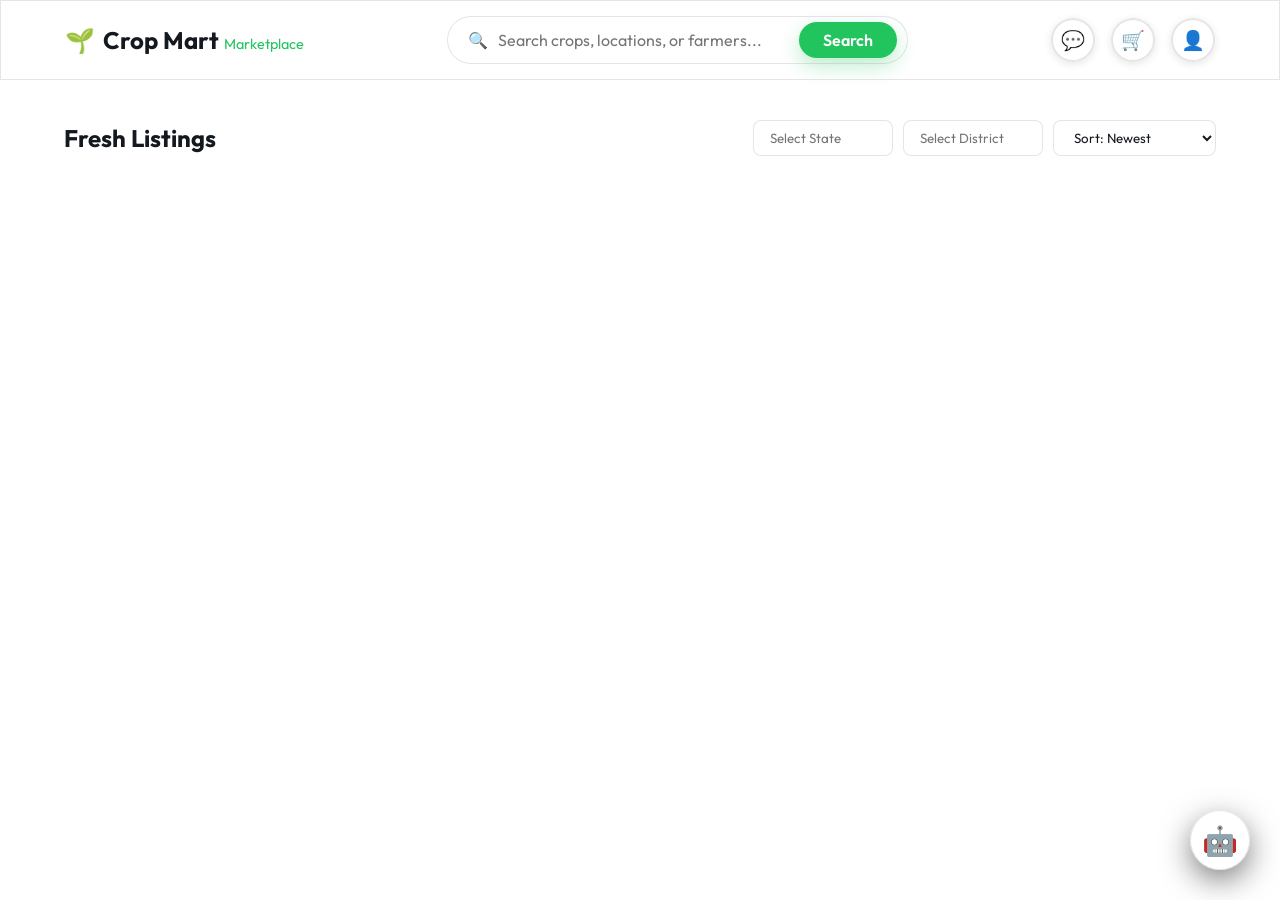
==== src/main/resources/static/buyer-dashboard.html @ 679ea994 "Implement shopping cart system with security enhancements Major Features: - Implement persistent, da" ====
<!DOCTYPE html>
<html lang="en">
<head>
    <meta charset="UTF-8">
    <meta name="viewport" content="width=device-width, initial-scale=1.0">
    <title>Marketplace | Crop Mart</title>
    <link href="https://fonts.googleapis.com/css2?family=Outfit:wght@300;400;500;600;700&display=swap" rel="stylesheet">
    <link rel="stylesheet" href="css/style.css">
</head>
<body>
    <!-- Dashboard Navbar -->
    <nav class="navbar glass">
        <div class="nav-brand">
            <span class="logo-icon">🌱</span>
            <span class="logo-text">Crop Mart <small style="font-weight: 400; font-size: 0.9rem; color: var(--primary);">Marketplace</small></span>
        </div>
        <div class="search-bar glass" style="flex: 0.6; display: flex; align-items: center; padding: 5px 10px 5px 20px; border-radius: 50px;">
            <span style="margin-right: 10px; color: var(--text-muted);">🔍</span>
            <input type="text" id="buyer-search-input" placeholder="Search crops, locations, or farmers..." style="background: transparent; border: none; color: var(--text-main); font-size: 1rem; width: 100%; outline: none;" onkeyup="if(event.key === 'Enter') handleBuyerSearch()">
            <button id="btn-buyer-search" class="btn btn-primary" style="padding: 8px 24px; border-radius: 40px; margin-left: 10px;" onclick="handleBuyerSearch()">Search</button>
        </div>
        <div class="nav-actions" style="display: flex; gap: 16px; align-items: center;">
            <!-- Messages Icon -->
            <div class="icon-btn" style="position: relative;" onclick="toggleChatSidebar()">
                💬
                <span id="chat-badge" style="position: absolute; top: -4px; right: -4px; background: var(--secondary); color: white; border-radius: 50%; font-size: 0.7rem; width: 18px; height: 18px; display: none; align-items: center; justify-content: center; font-weight: bold; border: 2px solid var(--bg-card);">0</span>
            </div>
            <!-- Cart Icon First -->
            <div class="icon-btn" style="position: relative;" onclick="openCart()">
                🛒
                <span id="cart-badge" style="position: absolute; top: -4px; right: -4px; background: var(--primary); color: white; border-radius: 50%; font-size: 0.7rem; width: 18px; height: 18px; display: none; align-items: center; justify-content: center; font-weight: bold; border: 2px solid var(--bg-card);">0</span>
            </div>
            <!-- Account Icon Second -->
            <div class="nav-item profile-dropdown" style="display: flex; align-items: center; height: auto;">
                <div class="icon-btn">👤</div>
                <div class="mega-menu glass-panel" style="min-width: 250px; padding: 15px;">
                    <div class="mega-menu-content">
                        <div class="mega-menu-column" id="account-dropdown-menu">
                            <!-- Injected dynamically via JS based on auth state -->
                        </div>
                    </div>
                </div>
            </div>
        </div>
    </nav>

    <main class="dashboard-content" style="padding: 120px 5% 40px;">
        <div style="display: flex; justify-content: space-between; align-items: center; margin-bottom: 30px;">
            <h2>Fresh Listings</h2>
            <div class="filters" style="display: flex; gap: 10px;">
                <input type="text" id="buyer-state-filter" list="state-list" class="glass" oninput="populateDistricts(this.value, 'buyer-district-list', 'buyer-district-filter'); handleBuyerSearch()" placeholder="Select State" style="padding: 8px 16px; border-radius: 8px; color: var(--text-main); border: 1px solid hsla(0,0%,0%,0.1); outline: none; width: 140px;">
                
                <input type="text" id="buyer-district-filter" list="buyer-district-list" class="glass" oninput="handleBuyerSearch()" placeholder="Select District" style="padding: 8px 16px; border-radius: 8px; color: var(--text-main); border: 1px solid hsla(0,0%,0%,0.1); outline: none; width: 140px;">
                <datalist id="buyer-district-list"></datalist>

                <select id="buyer-sort-filter" class="glass" onchange="handleBuyerSearch()" style="padding: 8px 16px; border-radius: 8px; color: var(--text-main); border: 1px solid hsla(0,0%,0%,0.1); outline: none;">
                    <option value="newest" style="color: #000;">Sort: Newest</option>
                    <option value="price-low" style="color: #000;">Price: Low to High</option>
                    <option value="price-high" style="color: #000;">Price: High to Low</option>
                </select>
            </div>
        </div>

        <!-- Crop Grid -->
        <div class="crop-grid" id="marketplace-crops" style="display: grid; grid-template-columns: repeat(auto-fill, minmax(300px, 1fr)); gap: 24px;">
            <!-- Rendered Dynamically via JS -->
        </div>
    </main>

    <!-- Crop Details Modal -->
    <div id="crop-details-modal" class="modal-overlay">
        <div class="modal glass-panel slide-down" style="max-width: 600px;">
            <button class="close-btn" onclick="closeModal('crop-details-modal')">&times;</button>
            <div style="display: flex; gap: 24px; margin-bottom: 24px;">
                <div style="width: 250px; height: 250px; border-radius: 16px; overflow: hidden; flex-shrink: 0;">
                    <div class="carousel-container" data-carousel>
                        <div class="carousel-track">
                            <div class="carousel-slide active" style="background-image: url('https://images.unsplash.com/photo-1592924357228-91a4daadcfea?auto=format&fit=crop&w=600');"></div>
                            <div class="carousel-slide" style="background-image: url('https://images.unsplash.com/photo-1558818498-28c1e002b655?auto=format&fit=crop&w=600');"></div>
                            <div class="carousel-slide" style="background-image: url('https://images.unsplash.com/photo-1607305387299-a3d9611cd469?auto=format&fit=crop&w=600');"></div>
                        </div>
                        <button class="carousel-btn carousel-prev" onclick="changeSlide(this, -1)">&#8249;</button>
                        <button class="carousel-btn carousel-next" onclick="changeSlide(this, 1)">&#8250;</button>
                        <div class="carousel-dots"></div>
                    </div>
                </div>
                <div style="flex: 1; display: flex; flex-direction: column; justify-content: center;">
                    <h2 style="font-size: 1.8rem; margin-bottom: 4px;">Fresh Tomatoes</h2>
                    <p style="color: var(--text-muted); margin-bottom: 12px;">📍 Nashik, Maharashtra</p>
                    <div style="margin-bottom: 16px;">
                        <span style="color: var(--primary); font-weight: 700; font-size: 1.6rem;">₹1,500</span><span style="color: var(--text-muted);"> / quintal</span>
                    </div>
                    <div style="background: hsla(0,0%,0%,0.05); padding: 12px; border-radius: 12px; margin-bottom: 16px;">
                        <span style="font-size: 0.9rem; color: var(--text-muted);">Farmer</span>
                        <div style="font-weight: 600; font-size: 1.1rem; display: flex; align-items: center; gap: 8px; margin-top: 4px;">
                            👨‍🌾 Ramesh Patil <span style="background: rgba(52, 211, 153, 0.2); color: #34d399; font-size: 0.7rem; padding: 2px 6px; border-radius: 4px; font-weight: 700;">VERIFIED</span>
                        </div>
                    </div>
                    <div style="display: flex; gap: 12px;">
                        <button class="btn btn-primary w-100" onclick="addToCart('Fresh Tomatoes', 1500)">Add to Cart</button>
                        <button class="btn btn-primary w-100" onclick="contactFarmer()">Contact Farmer</button>
                    </div>
                </div>
            </div>
            <div>
                <h4 style="margin-bottom: 8px;">Description</h4>
                <p style="color: var(--text-muted); font-size: 0.95rem; line-height: 1.6;">A-grade export quality tomatoes grown using organic farming techniques with minimal pesticide use. High shelf life and vibrant color, perfect for fresh markets and processing. Transportation can be arranged if needed.</p>
            </div>
        </div>
    </div>

    <!-- Auth Modals -->
    <div id="login-modal" class="modal-overlay">
        <div class="modal glass-panel slide-down">
            <h2>Welcome Back</h2>
            <p>Sign in to your account to continue</p>

            <!-- Login Type Toggle -->
            <div class="role-selector" style="margin-bottom: 20px; background: hsla(0,0%,0%,0.03);">
                <label class="role-option active" id="btn-otp-login" onclick="toggleLoginMethod('otp')" style="padding: 10px;">
                    <span class="icon" style="font-size: 1.2rem;">📱</span> OTP
                </label>
                <label class="role-option" id="btn-pwd-login" onclick="toggleLoginMethod('pwd')" style="padding: 10px;">
                    <span class="icon" style="font-size: 1.2rem;">🔑</span> Password
                </label>
            </div>

            <!-- OTP Login Form -->
            <form id="otp-login-form">
                <div class="input-group" id="otp-phone-group">
                    <label>Phone Number</label>
                    <input type="tel" name="phone" id="otp-phone" required placeholder="Enter your 10-digit phone number">
                </div>
                <div class="input-group" id="otp-code-group" style="display: none;">
                    <label>Enter OTP</label>
                    <input type="text" name="otp" id="otp-code" placeholder="Enter 6-digit OTP" inputmode="numeric" pattern="\d*" maxlength="6" oninput="this.value = this.value.replace(/[^0-9]/g, '');">
                    <div style="text-align: right; margin-top: 8px;">
                        <a href="#" style="font-size: 0.85rem; color: var(--primary); text-decoration: none;" onclick="sendOtp(event)">Resend OTP</a>
                    </div>
                </div>
                <button type="button" id="btn-send-otp" class="btn btn-primary w-100" onclick="sendOtp(event)">Send OTP</button>
                <button type="submit" id="btn-verify-otp" class="btn btn-primary w-100" style="display: none;">Verify & Log In</button>
            </form>

            <!-- Password Login Form -->
            <form id="pwd-login-form" style="display: none;">
                <div class="input-group">
                    <label>Email / Phone</label>
                    <input type="text" name="username" required placeholder="Enter your email or phone">
                </div>
                <div class="input-group">
                    <div style="display: flex; justify-content: space-between; margin-bottom: 8px;">
                        <label style="margin-bottom: 0;">Password</label>
                        <a href="#" style="font-size: 0.85rem; color: var(--primary); text-decoration: none;" onclick="switchModal('login-modal', 'forgot-password-modal')">Forgot?</a>
                    </div>
                    <div class="password-wrapper">
                        <input type="password" name="password" required placeholder="Enter your password">
                        <button type="button" class="toggle-password" onclick="togglePassword(this)">👁️</button>
                    </div>
                </div>
                <button type="submit" class="btn btn-primary w-100">Log In</button>
            </form>
            <div class="modal-footer">
                Don't have an account? <a href="#" onclick="switchModal('login-modal', 'register-modal')">Sign Up</a>
            </div>
        </div>
    </div>

    <div id="register-modal" class="modal-overlay">
        <div class="modal glass-panel slide-down">
            <button class="close-btn" onclick="closeModal('register-modal')">&times;</button>
            <h2>Create an Account</h2>
            <p>Join the future of agricultural trading</p>
            <form id="signupForm">
                <div class="role-selector">
                    <label class="role-option role-selected active" onclick="selectRole('FARMER')">
                        <input type="radio" name="role" value="FARMER" checked hidden>
                        <span class="icon">🚜</span> Farmer
                    </label>
                    <label class="role-option" onclick="selectRole('BUYER')">
                        <input type="radio" name="role" value="BUYER" hidden>
                        <span class="icon">🛒</span> Buyer
                    </label>
                </div>
                <div class="input-group">
                    <label>Full Name</label>
                    <input type="text" name="name" required placeholder="Enter your full name">
                </div>
                <div class="input-group">
                    <label>Phone Number</label>
                    <input type="tel" name="phone" required placeholder="Enter your phone number">
                </div>
                <div class="input-group">
                    <label>Password</label>
                    <div class="password-wrapper">
                        <input type="password" name="password" required placeholder="Create a strong password">
                        <button type="button" class="toggle-password" onclick="togglePassword(this)">👁️</button>
                    </div>
                </div>
                <button type="submit" class="btn btn-primary w-100">Create Account</button>
            </form>
            <div class="modal-footer">
                Already have an account? <a href="#" onclick="switchModal('register-modal', 'login-modal')">Log In</a>
            </div>
        </div>
    </div>

    <!-- Personal Details Modal -->
    <div id="personal-detail-modal" class="modal-overlay">
        <div class="modal glass-panel slide-down">
            <button class="close-btn" onclick="closeModal('personal-detail-modal')">&times;</button>
            <h2>Personal Details</h2>
            <p>Your account information</p>
            <div style="background: var(--bg-input); padding: 20px; border-radius: 12px; margin-bottom: 24px; border: 1px solid var(--border-color);">
                <div style="margin-bottom: 12px;">
                    <label style="font-size: 0.85rem; color: var(--text-muted);">Full Name</label>
                    <div style="font-size: 1.1rem; font-weight: 500;" id="personal-full-name">John Buyer</div>
                </div>
                <div style="margin-bottom: 12px;">
                    <label style="font-size: 0.85rem; color: var(--text-muted);">Phone Number</label>
                    <div style="font-size: 1.1rem; font-weight: 500;" id="personal-phone">+91 98765 43210</div>
                </div>
                <div>
                    <label style="font-size: 0.85rem; color: var(--text-muted);">Account Type</label>
                    <div style="font-size: 1.1rem; font-weight: 500; display: flex; align-items: center; gap: 6px;" id="personal-account-type">
                        🛒 Buyer <span style="background: rgba(52, 211, 153, 0.2); color: #34d399; font-size: 0.7rem; padding: 2px 6px; border-radius: 4px; font-weight: 700;">ACTIVE</span>
                    </div>
                </div>
            </div>
            <button class="btn btn-secondary w-100" onclick="switchModal('personal-detail-modal', 'change-password-modal')">Change Password</button>
        </div>
    </div>

    <!-- Change Password Modal -->
    <div id="change-password-modal" class="modal-overlay">
        <div class="modal glass-panel slide-down">
            <button class="close-btn" onclick="closeModal('change-password-modal')">&times;</button>
            <h2>Change Password</h2>
            <p>Select your preferred method to change password</p>
            
            <div class="role-selector" style="margin-bottom: 20px;">
                <label class="role-option active" id="btn-changepwd-old" onclick="toggleChangePwdMethod('old')" style="padding: 10px;">
                    <span class="icon" style="font-size: 1.2rem;">🔑</span> Old Password
                </label>
                <label class="role-option" id="btn-changepwd-otp" onclick="toggleChangePwdMethod('otp')" style="padding: 10px;">
                    <span class="icon" style="font-size: 1.2rem;">📱</span> OTP
                </label>
            </div>

            <!-- Old Password Form -->
            <form id="changepwd-old-form">
                <div class="input-group">
                    <label>Current Password</label>
                    <div class="password-wrapper">
                        <input type="password" name="old-password" required placeholder="Enter current password">
                        <button type="button" class="toggle-password" onclick="togglePassword(this)">👁️</button>
                    </div>
                </div>
                <div class="input-group">
                    <label>New Password</label>
                    <div class="password-wrapper">
                        <input type="password" name="password" required placeholder="Enter new password">
                        <button type="button" class="toggle-password" onclick="togglePassword(this)">👁️</button>
                    </div>
                </div>
                <button type="submit" class="btn btn-primary w-100">Update Password</button>
            </form>

            <!-- OTP Form -->
            <form id="changepwd-otp-form" style="display: none;">
                <div class="input-group" id="changepwd-phone-group">
                    <label>Phone Number</label>
                    <input type="tel" id="changepwd-phone" required placeholder="Confirm your 10-digit phone number" value="9876543210">
                </div>
                <div id="changepwd-code-group" style="display: none;">
                    <div class="input-group">
                        <label>Enter OTP</label>
                        <input type="text" id="changepwd-code" placeholder="Enter 6-digit OTP" inputmode="numeric" pattern="\d*" maxlength="6" oninput="this.value = this.value.replace(/[^0-9]/g, '');">
                    </div>
                    <div class="input-group">
                        <label>New Password</label>
                        <div class="password-wrapper">
                            <input type="password" id="changepwd-new-password" placeholder="Enter new password">
                            <button type="button" class="toggle-password" onclick="togglePassword(this)">👁️</button>
                        </div>
                    </div>
                </div>
                <button type="button" id="btn-send-changepwd-otp" class="btn btn-primary w-100" onclick="sendChangePwdOtp(event)">Send OTP</button>
                <button type="submit" id="btn-verify-changepwd-otp" class="btn btn-primary w-100" style="display: none;">Verify & Update Password</button>
            </form>
        </div>
    </div>

    <div id="forgot-password-modal" class="modal-overlay">
        <div class="modal glass-panel slide-down">
            <button class="close-btn" onclick="closeModal('forgot-password-modal')">&times;</button>
            <h2>Reset Password</h2>
            <p>Enter your phone number to receive an OTP</p>
            <form id="forgot-password-form">
                <div class="input-group" id="reset-phone-group">
                    <label>Phone Number</label>
                    <input type="tel" id="reset-phone" required placeholder="Enter 10-digit phone number">
                </div>
                <div id="reset-code-group" style="display: none;">
                    <div class="input-group">
                        <label>Enter OTP</label>
                        <input type="text" id="reset-code" placeholder="Enter 6-digit OTP" inputmode="numeric" pattern="\d*" maxlength="6" oninput="this.value = this.value.replace(/[^0-9]/g, '');">
                    </div>
                    <div class="input-group">
                        <label>New Password</label>
                        <div class="password-wrapper">
                            <input type="password" id="reset-new-password" placeholder="Enter new password">
                            <button type="button" class="toggle-password" onclick="togglePassword(this)">👁️</button>
                        </div>
                    </div>
                </div>
                <button type="button" id="btn-send-reset-otp" class="btn btn-primary w-100" onclick="sendResetOtp(event)">Send OTP</button>
                <button type="submit" id="btn-verify-reset" class="btn btn-primary w-100" style="display: none;">Verify & Reset Password</button>
            </form>
            <div class="modal-footer">
                Remember your password? <a href="#" onclick="switchModal('forgot-password-modal', 'login-modal')">Log In</a>
            </div>
        </div>
    </div>

    <!-- Cart Sidebar -->
    <div id="cart-sidebar-overlay" class="chat-sidebar-overlay" onclick="closeCart(event)">
        <div id="cart-sidebar" class="chat-sidebar" onclick="event.stopPropagation()">
            <div class="chat-sidebar-header">
                <h2>Your Cart</h2>
                <button class="close-btn" style="position: static;" onclick="closeCart()">&times;</button>
            </div>
            <div id="cart-items-container" class="conversations-list">
                <!-- Cart items injected via JS -->
            </div>
            <div class="cart-footer" style="padding: 24px; border-top: 1px solid var(--border-color); background: var(--bg-hover); text-align: center;">
                <div class="cart-total" id="cart-item-count-display" style="font-size: 1.1rem; color: var(--text-main); font-weight: 500;">
                    Total items in cart: <span id="cart-total-items-count" style="font-weight: 700; color: var(--primary);">0</span>
                </div>
            </div>
        </div>
    </div>

    <!-- Chat Sidebar -->
    <div id="chat-sidebar-overlay" class="chat-sidebar-overlay" onclick="toggleChatSidebar(event)">
        <div class="chat-sidebar" onclick="event.stopPropagation()">
            <div class="chat-sidebar-header">
                <h2>Messages</h2>
                <button class="close-btn" style="position: static;" onclick="toggleChatSidebar()">&times;</button>
            </div>
            <div class="conversations-list" id="conversations-list">
                <!-- Injected via JS -->
            </div>
        </div>
    </div>

    <!-- Farmer-Buyer Chat -->
    <div id="farmer-chat-container" class="chat-popup-container">
        <div class="chat-popup glass-panel">
            <div class="chat-header">
                <h3 id="chat-farmer-name"><span class="status-indicator"></span> Farmer Name</h3>
                <button class="close-btn" style="position: static; background: rgba(0,0,0,0.1); color: white;" onclick="closeChatPopup()">&times;</button>
            </div>
            <div class="chat-messages" id="chat-messages">
                <!-- Messages injected via JS -->
            </div>
            <div id="typing-indicator" class="typing-indicator">Farmer is typing...</div>
            <form class="chat-input-area" onsubmit="event.preventDefault(); sendChatMessage();">
                <input type="text" id="chat-input" class="chat-input" placeholder="Type a message..." autocomplete="off">
                <button type="submit" class="btn btn-primary" style="padding: 8px 16px; border-radius: 12px;">Send</button>
            </form>
        </div>
    </div>

    <!-- AI Chatbot Trigger -->
    <div class="chatbot-trigger glass pulse" onclick="toggleChatbot()">🤖</div>

    <script src="js/main.js"></script>
</body>
</html>
---- src/main/resources/static/css/style.css ----
:root {
    color-scheme: light dark;
    /* Color Palette */
    --primary: hsl(142, 71%, 45%);
    --primary-hover: hsl(142, 60%, 40%);
    --secondary: hsl(210, 100%, 50%);
    --bg-dark: transparent;
    --bg-card: hsla(0, 0%, 100%, 0.8);
    --bg-panel: hsla(0, 0%, 100%, 0.85);
    --border-color: hsla(0, 0%, 0%, 0.1);
    --shadow-color: hsla(0, 0%, 0%, 0.1);
    --text-main: hsl(220, 20%, 10%);
    --text-muted: hsl(220, 10%, 40%);
    --bg-hover: hsla(0, 0%, 0%, 0.05);
    --bg-input: hsla(0, 0%, 0%, 0.03);
    
    /* Layout Tokens */
    --nav-height: 80px;
    --border-radius: 16px;
    --transition: all 0.3s cubic-bezier(0.25, 0.8, 0.25, 1);
}

@media (prefers-color-scheme: dark) {
    :root {
        --bg-card: hsla(0, 0%, 15%, 0.8);
        --bg-panel: hsla(0, 0%, 18%, 0.85);
        --border-color: hsla(0, 0%, 100%, 0.1);
        --shadow-color: hsla(0, 0%, 0%, 0.4);
        --text-main: hsl(0, 0%, 95%);
        --text-muted: hsl(0, 0%, 70%);
        --bg-hover: hsla(0, 0%, 100%, 0.1);
        --bg-input: hsla(0, 0%, 100%, 0.05);
    }
}

* {
    margin: 0;
    padding: 0;
    box-sizing: border-box;
    font-family: 'Outfit', sans-serif;
}

body {
    background-color: var(--bg-dark);
    color: var(--text-main);
    overflow-x: hidden;
    min-height: 100vh;
}

/* Glassmorphism Utilities */
.glass {
    background: var(--bg-card);
    backdrop-filter: blur(12px);
    -webkit-backdrop-filter: blur(12px);
    border: 1px solid var(--border-color);
}

.glass-panel {
    background: var(--bg-panel);
    backdrop-filter: blur(20px);
    -webkit-backdrop-filter: blur(20px);
    border: 1px solid var(--border-color);
    box-shadow: 0 25px 50px -12px var(--shadow-color);
}

/* Typography */
.gradient-text {
    background: linear-gradient(135deg, var(--primary) 0%, #34d399 100%);
    -webkit-background-clip: text;
    -webkit-text-fill-color: transparent;
    background-clip: text;
}

/* Buttons */
.btn {
    padding: 10px 24px;
    border-radius: 50px;
    font-weight: 600;
    font-size: 1rem;
    cursor: pointer;
    border: none;
    transition: var(--transition);
    display: inline-flex;
    align-items: center;
    justify-content: center;
    text-decoration: none;
}

.btn-primary {
    background: var(--primary);
    color: #fff;
    box-shadow: 0 8px 20px hsla(142, 71%, 45%, 0.3);
}

.btn-primary:hover {
    background: var(--primary-hover);
    transform: translateY(-2px);
    box-shadow: 0 12px 24px hsla(142, 71%, 45%, 0.4);
}

.btn-secondary {
    background: transparent;
    color: var(--text-main);
    border: 2px solid var(--border-color);
}

.btn-secondary:hover {
    border-color: var(--text-main);
    background: var(--bg-hover);
}

.btn-ghost {
    background: transparent;
    color: var(--text-main);
}

.btn-ghost:hover {
    background: var(--bg-hover);
}

.btn-large {
    padding: 16px 32px;
    font-size: 1.1rem;
}

.w-100 {
    width: 100%;
}

.icon-btn {
    width: 44px;
    height: 44px;
    border-radius: 50%;
    background: var(--bg-panel);
    border: 2px solid var(--border-color);
    box-shadow: 0 2px 8px var(--shadow-color);
    display: flex;
    justify-content: center;
    align-items: center;
    font-size: 1.2rem;
    cursor: pointer;
    transition: var(--transition);
    color: var(--text-main);
    text-decoration: none;
}

.icon-btn:hover {
    background: hsla(142, 71%, 45%, 0.1);
    border-color: var(--primary);
    transform: translateY(-2px);
    box-shadow: 0 6px 16px var(--shadow-color);
}

/* Navbar */
.navbar {
    position: fixed;
    top: 0;
    width: 100%;
    height: var(--nav-height);
    display: flex;
    justify-content: space-between;
    align-items: center;
    padding: 0 5%;
    z-index: 100;
}

.nav-brand {
    font-size: 1.5rem;
    font-weight: 700;
    display: flex;
    align-items: center;
    gap: 8px;
}

.nav-links {
    display: flex;
    height: 100%;
    align-items: center;
}

.nav-item {
    position: relative;
    height: 100%;
    display: flex;
    align-items: center;
}

.nav-item > a {
    color: var(--text-main);
    text-decoration: none;
    margin: 0 16px;
    font-weight: 500;
    transition: var(--transition);
    padding: 28px 0; /* Creates a large hover area */
}

.nav-item:hover > a {
    color: var(--primary);
}

.mega-menu {
    position: absolute;
    top: 100%;
    left: 50%;
    transform: translateX(-50%) translateY(20px);
    width: max-content;
    min-width: 320px;
    opacity: 0;
    visibility: hidden;
    transition: all 0.3s cubic-bezier(0.175, 0.885, 0.32, 1.275);
    border-radius: 16px;
    padding: 20px;
    z-index: 100;
}

.nav-item:hover .mega-menu {
    opacity: 1;
    visibility: visible;
    transform: translateX(-50%) translateY(0);
}

.nav-item.profile-dropdown .mega-menu {
    left: auto;
    right: 0;
    transform: translateY(20px);
}

.nav-item.profile-dropdown:hover .mega-menu {
    transform: translateY(0);
}

.mega-menu-column h4 {
    margin-bottom: 12px;
    color: var(--text-muted);
    font-size: 0.85rem;
    text-transform: uppercase;
    letter-spacing: 1px;
}

.mega-menu-column a {
    display: flex;
    align-items: flex-start;
    gap: 16px;
    text-decoration: none;
    color: var(--text-main);
    padding: 12px;
    border-radius: 12px;
    transition: var(--transition);
    margin: 0 0 4px 0 !important;
}

.mega-menu-column a:hover {
    background: var(--bg-hover);
}

.mega-menu-column a .icon {
    font-size: 1.5rem;
    background: hsla(142, 71%, 45%, 0.1);
    padding: 8px;
    border-radius: 10px;
}

.mega-menu-column a div strong {
    display: block;
    margin-bottom: 4px;
    font-size: 1rem;
    color: var(--text-main);
}

.mega-menu-column a div p {
    font-size: 0.85rem;
    color: var(--text-muted);
    line-height: 1.4;
    margin: 0;
}

.nav-actions {
    display: flex;
    gap: 12px;
}

/* Hero Section */
.hero {
    min-height: 100vh;
    display: flex;
    align-items: center;
    padding: calc(var(--nav-height) + 40px) 5% 40px;
    position: relative;
    overflow: hidden;
}

.hero-content {
    flex: 1;
    max-width: 600px;
    z-index: 2;
}

.badge {
    display: inline-block;
    padding: 6px 16px;
    background: hsla(142, 71%, 45%, 0.15);
    color: var(--primary);
    border-radius: 50px;
    font-size: 0.9rem;
    font-weight: 600;
    margin-bottom: 24px;
    border: 1px solid hsla(142, 71%, 45%, 0.3);
}

.hero h1 {
    font-size: 4rem;
    line-height: 1.1;
    margin-bottom: 24px;
    letter-spacing: -1px;
}

.hero-subtitle {
    font-size: 1.25rem;
    color: var(--text-muted);
    line-height: 1.6;
    margin-bottom: 40px;
}

.hero-cta {
    display: flex;
    gap: 16px;
}

.hero-visual {
    flex: 1;
    position: relative;
    height: 500px;
    display: flex;
    justify-content: center;
    align-items: center;
}

/* Hero Farmer Image */
.hero-farmer-image {
    position: relative;
    z-index: 2;
    max-width: 100%;
    max-height: 550px;
    height: auto;
    object-fit: contain;
    filter: drop-shadow(0 20px 40px hsla(0, 0%, 0%, 0.1));
    /* Added initial scale for zoom animation */
    transform: scale(1);
    /* Float animation is added by JS after zoom completes, or we could handle it entirely in CSS */

}

@keyframes float-subtle {
    0%, 100% { transform: translateY(0); }
    50% { transform: translateY(-10px); }
}

/* Blobs */
.blob {
    position: absolute;
    border-radius: 50%;
    filter: blur(80px);
    z-index: 1;
    opacity: 0.5;
}

.blob-1 {
    width: 400px;
    height: 400px;
    background: hsla(142, 71%, 45%, 0.4);
    top: -50px;
    right: -50px;
}

.blob-2 {
    width: 300px;
    height: 300px;
    background: hsla(210, 100%, 50%, 0.3);
    bottom: 0;
    left: 10%;
}

/* Modals */
.modal-overlay {
    position: fixed;
    top: 0;
    left: 0;
    width: 100%;
    height: 100%;
    background: hsla(0, 0%, 0%, 0.6);
    backdrop-filter: blur(4px);
    z-index: 1000;
    display: flex;
    justify-content: center;
    align-items: center;
    opacity: 0;
    visibility: hidden;
    transition: var(--transition);
}

.modal-overlay.active {
    opacity: 1;
    visibility: visible;
}

.modal {
    width: 100%;
    max-width: 480px;
    padding: 40px;
    border-radius: 24px;
    position: relative;
    transform: translateY(20px);
    transition: transform 0.4s cubic-bezier(0.175, 0.885, 0.32, 1.275);
}

.modal-overlay.active .modal {
    transform: translateY(0);
}

.close-btn {
    position: absolute;
    top: 24px;
    right: 24px;
    background: var(--bg-hover);
    border: none;
    color: var(--text-main);
    width: 32px;
    height: 32px;
    border-radius: 50%;
    font-size: 1.2rem;
    cursor: pointer;
    transition: var(--transition);
    display: flex;
    justify-content: center;
    align-items: center;
}

.close-btn:hover {
    background: var(--border-color);
    transform: rotate(90deg);
}

.modal h2 {
    font-size: 2rem;
    margin-bottom: 8px;
}

.modal p {
    color: var(--text-muted);
    margin-bottom: 32px;
}

/* Forms */
.input-group {
    margin-bottom: 20px;
}

.input-group label {
    display: block;
    margin-bottom: 8px;
    font-size: 0.9rem;
    font-weight: 500;
    color: var(--text-muted);
}

.input-group input {
    width: 100%;
    padding: 14px 16px;
    background: var(--bg-input);
    border: 1px solid var(--border-color);
    border-radius: 12px;
    color: var(--text-main);
    font-size: 1rem;
    transition: var(--transition);
}

.input-group input:focus {
    outline: none;
    border-color: var(--primary);
    background: var(--bg-hover);
    box-shadow: 0 0 0 4px hsla(142, 71%, 45%, 0.1);
}

.password-wrapper {
    position: relative;
    display: flex;
    align-items: center;
}

.password-wrapper input {
    padding-right: 48px;
}

.toggle-password {
    position: absolute;
    right: 12px;
    background: none;
    border: none;
    color: var(--text-muted);
    cursor: pointer;
    padding: 8px;
    font-size: 1.2rem;
    display: flex;
    align-items: center;
    justify-content: center;
    transition: var(--transition);
    user-select: none;
}

.toggle-password:hover {
    color: var(--primary);
    transform: scale(1.1);
}

.role-selector {
    display: flex;
    gap: 16px;
    margin-bottom: 24px;
}

.role-option {
    flex: 1;
    padding: 16px;
    background: var(--bg-input);
    border: 1px solid var(--border-color);
    border-radius: 12px;
    text-align: center;
    cursor: pointer;
    transition: var(--transition);
    font-weight: 600;
    display: flex;
    flex-direction: column;
    align-items: center;
    gap: 8px;
}

.role-option .icon {
    font-size: 2rem;
}

.role-option.active {
    border-color: var(--primary);
    background: hsla(142, 71%, 45%, 0.1);
    box-shadow: 0 4px 12px hsla(142, 71%, 45%, 0.2);
}

.modal-footer {
    margin-top: 24px;
    text-align: center;
    font-size: 0.95rem;
    color: var(--text-muted);
}

.modal-footer a {
    color: var(--primary);
    text-decoration: none;
    font-weight: 600;
}

.modal-footer a:hover {
    text-decoration: underline;
}

/* Chatbot */
.chatbot-trigger {
    position: fixed;
    bottom: 30px;
    right: 30px;
    width: 60px;
    height: 60px;
    border-radius: 50%;
    display: flex;
    justify-content: center;
    align-items: center;
    font-size: 1.8rem;
    cursor: pointer;
    box-shadow: 0 10px 30px hsla(0, 0%, 0%, 0.5);
    z-index: 999;
    transition: var(--transition);
}

.chatbot-trigger:hover {
    transform: scale(1.1);
}

/* Animations */
@keyframes float {
    0%, 100% { transform: translateY(0); }
    50% { transform: translateY(-15px); }
}

@keyframes pulse-glow {
    0%, 100% { box-shadow: 0 0 0 0 hsla(142, 71%, 45%, 0.4); }
    50% { box-shadow: 0 0 0 15px hsla(142, 71%, 45%, 0); }
}

.pulse {
    animation: pulse-glow 2s infinite;
}

.slide-up {
    animation: slideUp 0.8s cubic-bezier(0.16, 1, 0.3, 1) forwards;
}

@keyframes slideUp {
    from { opacity: 0; transform: translateY(40px); }
    to { opacity: 1; transform: translateY(0); }
}

.fade-in {
    animation: fadeIn 1.2s ease-out forwards;
}

@keyframes fadeIn {
    from { opacity: 0; }
    to { opacity: 1; }
}

/* Tagline Typewriter Classes */
.typing-char {
    opacity: 0;
    transition: opacity 0.05s ease-in-out;
}

.typing-char.visible {
    opacity: 1;
}

/* Zoom Image Class */
.zoom-in-effect {
    transition: transform 1s cubic-bezier(0.25, 1, 0.5, 1);
    transform: scale(1.1);
}

@keyframes float-zoomed {
    0%, 100% { transform: scale(1.1) translateY(0); }
    50% { transform: scale(1.1) translateY(-10px); }
}

.float-animated {
    animation: float-zoomed 8s ease-in-out infinite forwards;
}

/* ========== Toast Notifications ========== */
.toast-container {
    position: fixed;
    top: 100px;
    right: 24px;
    z-index: 2000;
    display: flex;
    flex-direction: column;
    gap: 12px;
    pointer-events: none;
    max-width: 380px;
    width: 100%;
}

.toast {
    pointer-events: all;
    display: flex;
    align-items: flex-start;
    gap: 12px;
    padding: 16px 18px;
    border-radius: 14px;
    background: var(--bg-panel);
    backdrop-filter: blur(20px);
    -webkit-backdrop-filter: blur(20px);
    border: 1px solid var(--border-color);
    box-shadow: 0 12px 40px -8px var(--shadow-color);
    position: relative;
    overflow: hidden;
    animation: toastSlideIn 0.45s cubic-bezier(0.16, 1, 0.3, 1) forwards;
    border-left: 4px solid var(--primary);
}

.toast.toast-exit {
    animation: toastSlideOut 0.35s cubic-bezier(0.55, 0, 1, 0.45) forwards;
}

.toast-icon {
    font-size: 1.3rem;
    flex-shrink: 0;
    margin-top: 1px;
}

.toast-body {
    flex: 1;
    min-width: 0;
}

.toast-title {
    font-weight: 600;
    font-size: 0.9rem;
    margin-bottom: 2px;
    color: var(--text-main);
}

.toast-message {
    font-size: 0.88rem;
    color: var(--text-muted);
    line-height: 1.45;
    word-break: break-word;
}

.toast-close {
    background: none;
    border: none;
    color: var(--text-muted);
    font-size: 1.1rem;
    cursor: pointer;
    padding: 0;
    line-height: 1;
    transition: var(--transition);
    flex-shrink: 0;
    margin-top: 1px;
}

.toast-close:hover {
    color: var(--text-main);
    transform: scale(1.15);
}

.toast-progress {
    position: absolute;
    bottom: 0;
    left: 0;
    height: 3px;
    border-radius: 0 0 0 14px;
    background: var(--primary);
    animation: toastProgress linear forwards;
}

/* Toast Variants */
.toast-success {
    border-left-color: hsl(142, 71%, 45%);
}
.toast-success .toast-progress {
    background: hsl(142, 71%, 45%);
}

.toast-error {
    border-left-color: hsl(0, 72%, 51%);
}
.toast-error .toast-icon {
    color: hsl(0, 72%, 51%);
}
.toast-error .toast-progress {
    background: hsl(0, 72%, 51%);
}

.toast-info {
    border-left-color: hsl(210, 100%, 50%);
}
.toast-info .toast-icon {
    color: hsl(210, 100%, 50%);
}
.toast-info .toast-progress {
    background: hsl(210, 100%, 50%);
}

.toast-warning {
    border-left-color: hsl(38, 92%, 50%);
}
.toast-warning .toast-icon {
    color: hsl(38, 92%, 50%);
}
.toast-warning .toast-progress {
    background: hsl(38, 92%, 50%);
}

@keyframes toastSlideIn {
    from {
        opacity: 0;
        transform: translateX(100%) scale(0.95);
    }
    to {
        opacity: 1;
        transform: translateX(0) scale(1);
    }
}

@keyframes toastSlideOut {
    from {
        opacity: 1;
        transform: translateX(0) scale(1);
    }
    to {
        opacity: 0;
        transform: translateX(120%) scale(0.9);
    }
}

@keyframes toastProgress {
    from { width: 100%; }
    to { width: 0%; }
}

/* ========== Image Carousel ========== */
.carousel-container {
    width: 100%;
    height: 100%;
    border-radius: inherit;
    position: relative;
    overflow: hidden;
    flex-shrink: 0;
}

.carousel-track {
    width: 100%;
    height: 100%;
    position: relative;
}

.carousel-slide {
    position: absolute;
    inset: 0;
    opacity: 0;
    transition: opacity 0.45s ease, transform 0.45s ease;
    background-size: cover;
    background-position: center;
    transform: scale(1.03);
}

.carousel-slide.active {
    opacity: 1;
    transform: scale(1);
    z-index: 1;
}

.carousel-btn {
    position: absolute;
    top: 50%;
    transform: translateY(-50%);
    z-index: 3;
    width: 34px;
    height: 34px;
    border-radius: 50%;
    border: none;
    background: hsla(0, 0%, 0%, 0.45);
    color: #fff;
    font-size: 1.2rem;
    cursor: pointer;
    display: flex;
    align-items: center;
    justify-content: center;
    opacity: 0;
    transition: var(--transition);
    backdrop-filter: blur(8px);
}

.carousel-container:hover .carousel-btn {
    opacity: 1;
}

.carousel-btn:hover {
    background: hsla(0, 0%, 0%, 0.7);
    transform: translateY(-50%) scale(1.1);
}

.carousel-prev {
    left: 8px;
}

.carousel-next {
    right: 8px;
}

.carousel-dots {
    position: absolute;
    bottom: 10px;
    left: 50%;
    transform: translateX(-50%);
    z-index: 3;
    display: flex;
    gap: 7px;
    padding: 4px 10px;
    border-radius: 20px;
    background: hsla(0, 0%, 0%, 0.3);
    backdrop-filter: blur(6px);
}

.carousel-dot {
    width: 8px;
    height: 8px;
    border-radius: 50%;
    background: hsla(0, 0%, 100%, 0.45);
    border: none;
    cursor: pointer;
    transition: var(--transition);
    padding: 0;
}

.carousel-dot.active {
    background: var(--primary);
    transform: scale(1.3);
    box-shadow: 0 0 8px hsla(142, 71%, 45%, 0.5);
}

/* ========== Cart Sidebar ========== */
.cart-overlay {
    position: fixed;
    top: 0;
    right: 0;
    width: 100%;
    height: 100%;
    background: hsla(0, 0%, 0%, 0.4);
    backdrop-filter: blur(4px);
    z-index: 2000;
    opacity: 0;
    visibility: hidden;
    transition: var(--transition);
}

.cart-overlay.active {
    opacity: 1;
    visibility: visible;
}

.cart-sidebar {
    position: absolute;
    top: 0;
    right: 0;
    width: 100%;
    max-width: 400px;
    height: 100vh;
    background: var(--bg-panel);
    backdrop-filter: blur(20px);
    border-left: 1px solid var(--border-color);
    box-shadow: -10px 0 30px var(--shadow-color);
    display: flex;
    flex-direction: column;
    transform: translateX(100%);
    transition: transform 0.4s cubic-bezier(0.16, 1, 0.3, 1);
}

.cart-overlay.active .cart-sidebar {
    transform: translateX(0);
}

.cart-header {
    padding: 24px;
    border-bottom: 1px solid var(--border-color);
    display: flex;
    justify-content: space-between;
    align-items: center;
}

.cart-header h2 {
    font-size: 1.5rem;
    margin: 0;
}

.cart-body {
    flex: 1;
    overflow-y: auto;
    padding: 24px;
}

.cart-footer {
    padding: 24px;
    border-top: 1px solid var(--border-color);
    background: var(--bg-card);
}

.cart-item {
    display: flex;
    justify-content: space-between;
    align-items: center;
    padding-bottom: 16px;
    margin-bottom: 16px;
    border-bottom: 1px dashed var(--border-color);
}

.cart-item-info h4 {
    margin: 0 0 4px 0;
    font-size: 1.1rem;
    font-size: 1rem;
    margin-bottom: 4px;
    color: var(--text-main);
}

.cart-item-info p {
    font-size: 0.85rem;
    color: var(--text-muted);
}

.cart-item-remove {
    background: none;
    border: none;
    color: #ef4444;
    font-size: 0.8rem;
    cursor: pointer;
    padding: 4px 0;
    margin-top: 4px;
    opacity: 0.8;
    transition: opacity 0.2s;
}

.cart-item-remove:hover {
    opacity: 1;
    text-decoration: underline;
}

.cart-item-price {
    font-weight: 700;
    color: var(--primary);
}

.cart-total {
    display: flex;
    justify-content: space-between;
    font-size: 1.1rem;
    font-weight: 700;
    margin-bottom: 15px;
}

/* ========== Chat Interface ========== */
.chat-popup-container {
    position: fixed;
    bottom: 100px;
    right: 30px;
    width: 360px;
    height: 500px;
    z-index: 998;
    display: none; /* Controlled by JS */
    flex-direction: column;
    animation: chatSlideIn 0.4s cubic-bezier(0.175, 0.885, 0.32, 1.275);
}

.chat-popup-container.active {
    display: flex;
}

.chat-popup {
    flex: 1;
    display: flex;
    flex-direction: column;
    border-radius: 20px;
    overflow: hidden;
    box-shadow: 0 15px 40px hsla(0, 0%, 0%, 0.2);
}

.chat-header {
    padding: 16px 20px;
    background: var(--primary);
    color: white;
    display: flex;
    justify-content: space-between;
    align-items: center;
}

.chat-header h3 {
    font-size: 1.1rem;
    font-weight: 600;
    display: flex;
    align-items: center;
    gap: 8px;
}

.chat-header .status-indicator {
    width: 8px;
    height: 8px;
    background: #34d399;
    border-radius: 50%;
    box-shadow: 0 0 8px #34d399;
}

.chat-messages {
    flex: 1;
    overflow-y: auto;
    padding: 24px;
    display: flex;
    flex-direction: column;
    gap: 16px;
    background: radial-gradient(circle at top right, hsla(var(--primary-h), var(--primary-s), var(--primary-l), 0.03), transparent);
}

.chat-product-context {
    background: hsla(0, 0%, 100%, 0.03);
    border: 1px solid var(--border-color);
    border-radius: 16px;
    padding: 12px 20px;
    margin-bottom: 24px;
    text-align: center;
    backdrop-filter: blur(8px);
    box-shadow: var(--shadow-sm);
    animation: fadeIn 0.5s ease;
}

.product-context-label {
    font-size: 0.65rem;
    font-weight: 700;
    color: var(--primary);
    letter-spacing: 1.5px;
    margin-bottom: 6px;
    opacity: 0.8;
}

.product-context-main {
    display: flex;
    align-items: center;
    justify-content: center;
    gap: 10px;
}

.product-context-icon {
    font-size: 1.2rem;
}

.product-context-name {
    font-size: 1rem;
    font-weight: 600;
    color: var(--text-main);
}

.msg {
    max-width: 80%;
    padding: 10px 16px;
    border-radius: 16px;
    font-size: 0.95rem;
    line-height: 1.4;
    position: relative;
    animation: msgPop 0.3s ease-out forwards;
}

.msg-received {
    align-self: flex-start;
    background: var(--bg-hover);
    color: var(--text-main);
    border-bottom-left-radius: 4px;
}

.msg-sent {
    align-self: flex-end;
    background: var(--primary);
    color: white;
    border-bottom-right-radius: 4px;
}

.msg-system {
    align-self: center;
    background: transparent;
    color: var(--text-muted);
    font-size: 0.75rem;
    text-transform: uppercase;
    letter-spacing: 0.5px;
    padding: 4px 10px;
    border-radius: 4px;
    text-align: center;
    max-width: 90%;
}

.chat-input-area {
    padding: 16px;
    background: var(--bg-card);
    border-top: 1px solid var(--border-color);
    display: flex;
    gap: 10px;
}

.chat-input {
    flex: 1;
    background: var(--bg-input);
    border: 1px solid var(--border-color);
    padding: 10px 14px;
    border-radius: 12px;
    color: var(--text-main);
    outline: none;
    font-size: 0.95rem;
    transition: var(--transition);
}

.chat-input:focus {
    border-color: var(--primary);
    background: var(--bg-hover);
}

.typing-indicator {
    padding: 8px 16px;
    font-size: 0.8rem;
    color: var(--text-muted);
    font-style: italic;
    display: none;
}

@keyframes chatSlideIn {
    from { opacity: 0; transform: translateY(20px) scale(0.95); }
    to { opacity: 1; transform: translateY(0) scale(1); }
}

@keyframes msgPop {
    from { opacity: 0; transform: translateY(5px) scale(0.98); }
    to { opacity: 1; transform: translateY(0) scale(1); }
}

/* ========== Chat Sidebar & Conversations ========== */
.chat-sidebar-overlay {
    position: fixed;
    top: 0;
    right: 0;
    width: 100%;
    height: 100%;
    background: hsla(0, 0%, 0%, 0.4);
    backdrop-filter: blur(4px);
    z-index: 1100;
    opacity: 0;
    visibility: hidden;
    transition: var(--transition);
}

.chat-sidebar-overlay.active {
    opacity: 1;
    visibility: visible;
}

.chat-sidebar {
    position: fixed;
    top: 0;
    right: -400px;
    width: 380px;
    height: 100%;
    background: var(--bg-panel);
    backdrop-filter: blur(25px);
    border-left: 1px solid var(--border-color);
    z-index: 1101;
    transition: right 0.4s cubic-bezier(0.16, 1, 0.3, 1);
    display: flex;
    flex-direction: column;
}

.chat-sidebar-overlay.active .chat-sidebar {
    right: 0;
}

.chat-sidebar-header {
    padding: 24px;
    border-bottom: 1px solid var(--border-color);
    display: flex;
    justify-content: space-between;
    align-items: center;
}

.conversations-list {
    flex: 1;
    padding: 16px;
    overflow-y: auto;
    display: flex;
    flex-direction: column;
    gap: 12px;
}

.conversation-item {
    background: var(--bg-card);
    border: 1px solid var(--border-color);
    padding: 16px;
    border-radius: 16px;
    cursor: pointer;
    transition: var(--transition);
    display: flex;
    gap: 12px;
}

.conversation-item:hover {
    transform: translateY(-2px);
    border-color: var(--primary);
    background: var(--bg-hover);
    box-shadow: 0 4px 12px var(--shadow-color);
}

.conv-avatar {
    width: 40px;
    height: 40px;
    background: var(--primary);
    color: white;
    border-radius: 50%;
    display: flex;
    align-items: center;
    justify-content: center;
    font-size: 1.1rem;
}

.conv-info {
    flex: 1;
    min-width: 0;
}

.conv-header {
    display: flex;
    justify-content: space-between;
    margin-bottom: 4px;
}

.conv-name {
    font-weight: 600;
    font-size: 0.95rem;
}

.conv-time {
    font-size: 0.75rem;
    color: var(--text-muted);
}

.delete-chat-btn {
    background: #ff4444;
    color: white;
    border: none;
    cursor: pointer;
    font-size: 0.7rem;
    padding: 6px 14px;
    border-radius: 20px;
    opacity: 1;
    transition: all 0.3s cubic-bezier(0.175, 0.885, 0.32, 1.275);
    display: flex;
    align-items: center;
    gap: 6px;
    box-shadow: 0 4px 10px hsla(0, 100%, 50%, 0.2);
}

.delete-chat-btn:hover {
    background: #ff0000;
    transform: translateY(-2px) scale(1.05);
    box-shadow: 0 6px 15px hsla(0, 100%, 50%, 0.3);
}

.delete-chat-btn:active {
    transform: translateY(0) scale(0.95);
}

#chat-badge {
    animation: badgePulse 2s infinite;
}

@keyframes badgePulse {
    0% { transform: scale(1); box-shadow: 0 0 0 0 hsla(210, 100%, 50%, 0.7); }
    70% { transform: scale(1.2); box-shadow: 0 0 0 10px hsla(210, 100%, 50%, 0); }
    100% { transform: scale(1); box-shadow: 0 0 0 0 hsla(210, 100%, 50%, 0); }
}

.conv-crop {
    font-size: 0.8rem;
    color: var(--primary);
    font-weight: 500;
    margin-bottom: 4px;
}

.conv-preview {
    font-size: 0.85rem;
    color: var(--text-muted);
    white-space: nowrap;
    overflow: hidden;
    text-overflow: ellipsis;
}
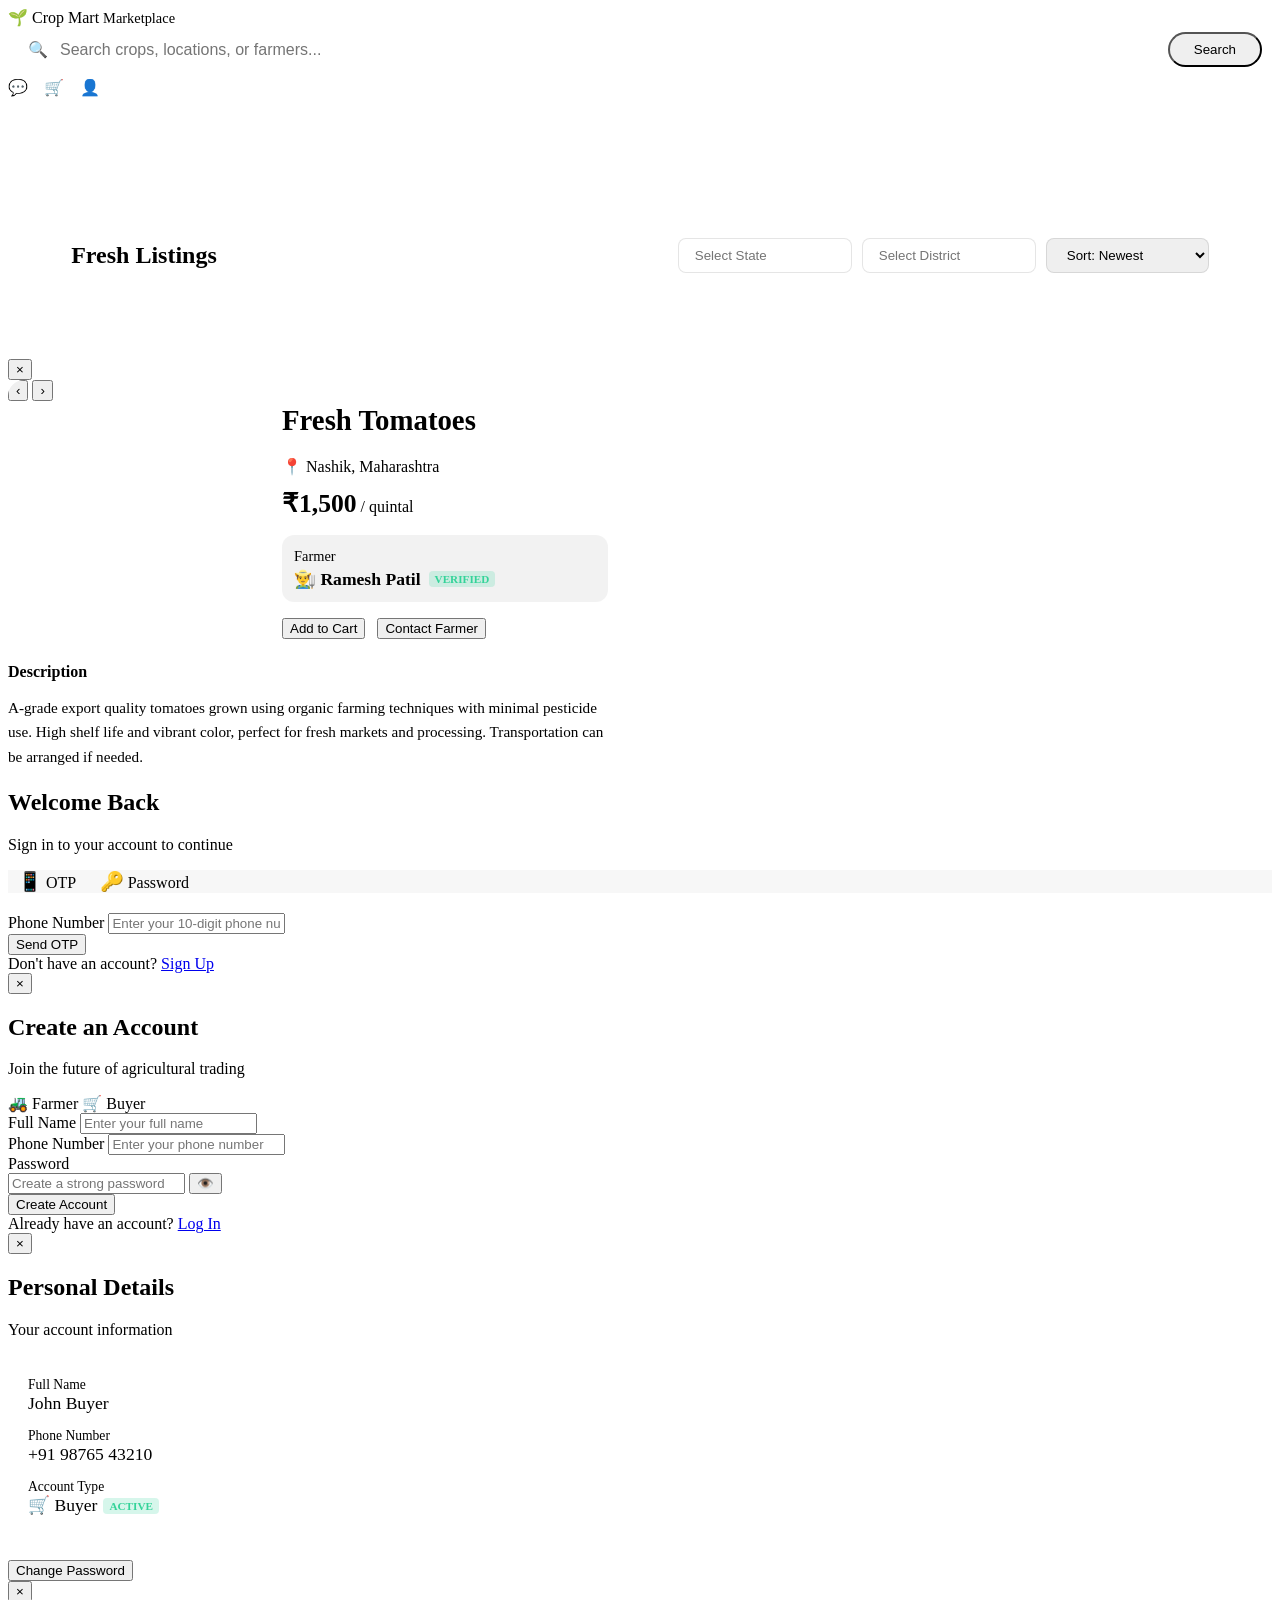
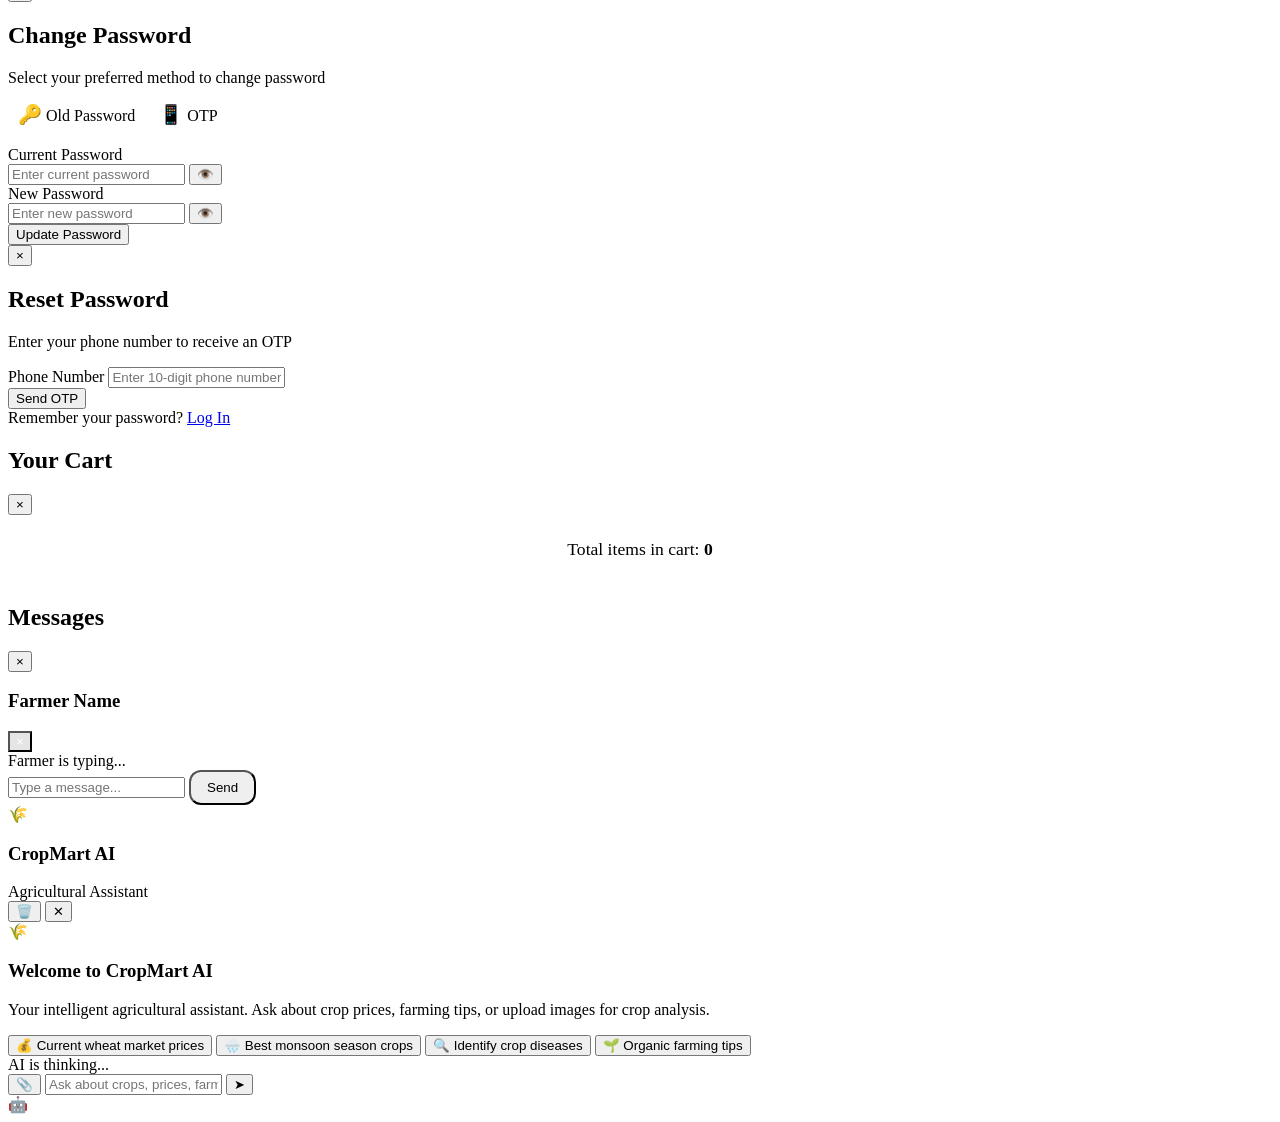
==== commit 56cb342f: "Fix AI Chat Visibility, Adblock issues, Video Transcoding, and Safari Video Thumbnail Poster Bugs" ====
--- a/src/main/resources/static/buyer-dashboard.html
+++ b/src/main/resources/static/buyer-dashboard.html
@@ -5,7 +5,7 @@
     <meta name="viewport" content="width=device-width, initial-scale=1.0">
     <title>Marketplace | Crop Mart</title>
     <link href="https://fonts.googleapis.com/css2?family=Outfit:wght@300;400;500;600;700&display=swap" rel="stylesheet">
-    <link rel="stylesheet" href="css/style.css">
+    <link rel="stylesheet" href="/css/style.css">
 </head>
 <body>
     <!-- Dashboard Navbar -->
@@ -16,7 +16,7 @@
         </div>
         <div class="search-bar glass" style="flex: 0.6; display: flex; align-items: center; padding: 5px 10px 5px 20px; border-radius: 50px;">
             <span style="margin-right: 10px; color: var(--text-muted);">🔍</span>
-            <input type="text" id="buyer-search-input" placeholder="Search crops, locations, or farmers..." style="background: transparent; border: none; color: var(--text-main); font-size: 1rem; width: 100%; outline: none;" onkeyup="if(event.key === 'Enter') handleBuyerSearch()">
+            <input type="text" id="buyer-search-input" placeholder="Search crops, locations, or farmers..." style="background: transparent; border: none; color: var(--text-main); font-size: 1rem; width: 100%; outline: none;" oninput="handleBuyerSearch()">
             <button id="btn-buyer-search" class="btn btn-primary" style="padding: 8px 24px; border-radius: 40px; margin-left: 10px;" onclick="handleBuyerSearch()">Search</button>
         </div>
         <div class="nav-actions" style="display: flex; gap: 16px; align-items: center;">
@@ -252,14 +252,14 @@
                 <div class="input-group">
                     <label>Current Password</label>
                     <div class="password-wrapper">
-                        <input type="password" name="old-password" required placeholder="Enter current password">
+                        <input type="password" id="changepwd-old-password" name="old-password" required placeholder="Enter current password">
                         <button type="button" class="toggle-password" onclick="togglePassword(this)">👁️</button>
                     </div>
                 </div>
                 <div class="input-group">
                     <label>New Password</label>
                     <div class="password-wrapper">
-                        <input type="password" name="password" required placeholder="Enter new password">
+                        <input type="password" id="changepwd-new-password" name="password" required placeholder="Enter new password">
                         <button type="button" class="toggle-password" onclick="togglePassword(this)">👁️</button>
                     </div>
                 </div>
@@ -372,9 +372,72 @@
         </div>
     </div>
 
+    <!-- AI Chatbot Popup -->
+    <div id="ai-chat-container" class="ai-chat-container">
+        <div class="ai-chat-popup">
+            <div class="ai-chat-header">
+                <div class="ai-chat-header-info">
+                    <div class="ai-chat-avatar">🌾</div>
+                    <div class="ai-chat-header-text">
+                        <h3>CropMart AI</h3>
+                        <span><span class="ai-status-dot"></span> Agricultural Assistant</span>
+                    </div>
+                </div>
+                <div class="ai-chat-header-actions">
+                    <button class="ai-header-btn" onclick="clearAIChat()" title="Clear chat">🗑️</button>
+                    <button class="ai-header-btn" onclick="closeAIChat()" title="Close">✕</button>
+                </div>
+            </div>
+            <div class="ai-chat-messages" id="ai-chat-messages">
+                <div class="ai-chat-welcome" id="ai-chat-welcome">
+                    <div class="ai-welcome-icon">🌾</div>
+                    <h3 class="ai-welcome-title">Welcome to CropMart AI</h3>
+                    <p class="ai-welcome-subtitle">Your intelligent agricultural assistant. Ask about crop prices, farming tips, or upload images for crop analysis.</p>
+                    <div class="ai-suggested-prompts">
+                        <button class="ai-suggested-prompt" onclick="sendSuggestedPrompt('What is the current market price of wheat in India?')">
+                            <span class="prompt-icon">💰</span> Current wheat market prices
+                        </button>
+                        <button class="ai-suggested-prompt" onclick="sendSuggestedPrompt('What are the best crops to plant in the monsoon season?')">
+                            <span class="prompt-icon">🌧️</span> Best monsoon season crops
+                        </button>
+                        <button class="ai-suggested-prompt" onclick="sendSuggestedPrompt('How can I identify common tomato plant diseases?')">
+                            <span class="prompt-icon">🔍</span> Identify crop diseases
+                        </button>
+                        <button class="ai-suggested-prompt" onclick="sendSuggestedPrompt('Give me tips for organic farming for beginners')">
+                            <span class="prompt-icon">🌱</span> Organic farming tips
+                        </button>
+                    </div>
+                </div>
+                <div class="ai-typing-indicator" id="ai-typing-indicator">
+                    <div class="ai-typing-dots">
+                        <div class="ai-typing-dot"></div>
+                        <div class="ai-typing-dot"></div>
+                        <div class="ai-typing-dot"></div>
+                    </div>
+                    <span class="ai-typing-label">AI is thinking...</span>
+                </div>
+            </div>
+            <div class="ai-chat-input-area">
+                <div class="ai-attachment-preview" id="ai-attachment-preview"></div>
+                <div class="ai-input-row">
+                    <button class="ai-attach-btn" onclick="triggerAIFileInput()" title="Attach image or file">📎</button>
+                    <input type="file" id="ai-file-input" accept="image/png,image/jpeg,image/gif,image/webp,application/pdf" multiple style="display:none" onchange="handleAIFileSelect(event)">
+                    <input type="text" id="ai-chat-input" class="ai-chat-input" placeholder="Ask about crops, prices, farming..." autocomplete="off" onkeydown="handleAIChatKeydown(event)">
+                    <button class="ai-send-btn" onclick="sendAIMessage()" title="Send message">➤</button>
+                </div>
+            </div>
+        </div>
+    </div>
+
     <!-- AI Chatbot Trigger -->
     <div class="chatbot-trigger glass pulse" onclick="toggleChatbot()">🤖</div>
 
-    <script src="js/main.js"></script>
+    <script>window.GEMINI_API_KEY = 'your_google_gemini_api_key_here';</script>
+    <script type="module">
+        import { GoogleGenerativeAI } from 'https://esm.run/@google/generative-ai';
+        window.GoogleGenerativeAI = GoogleGenerativeAI;
+    </script>
+    <script src="/js/main.js"></script>
+    <script src="/js/assistant.js"></script>
 </body>
 </html>
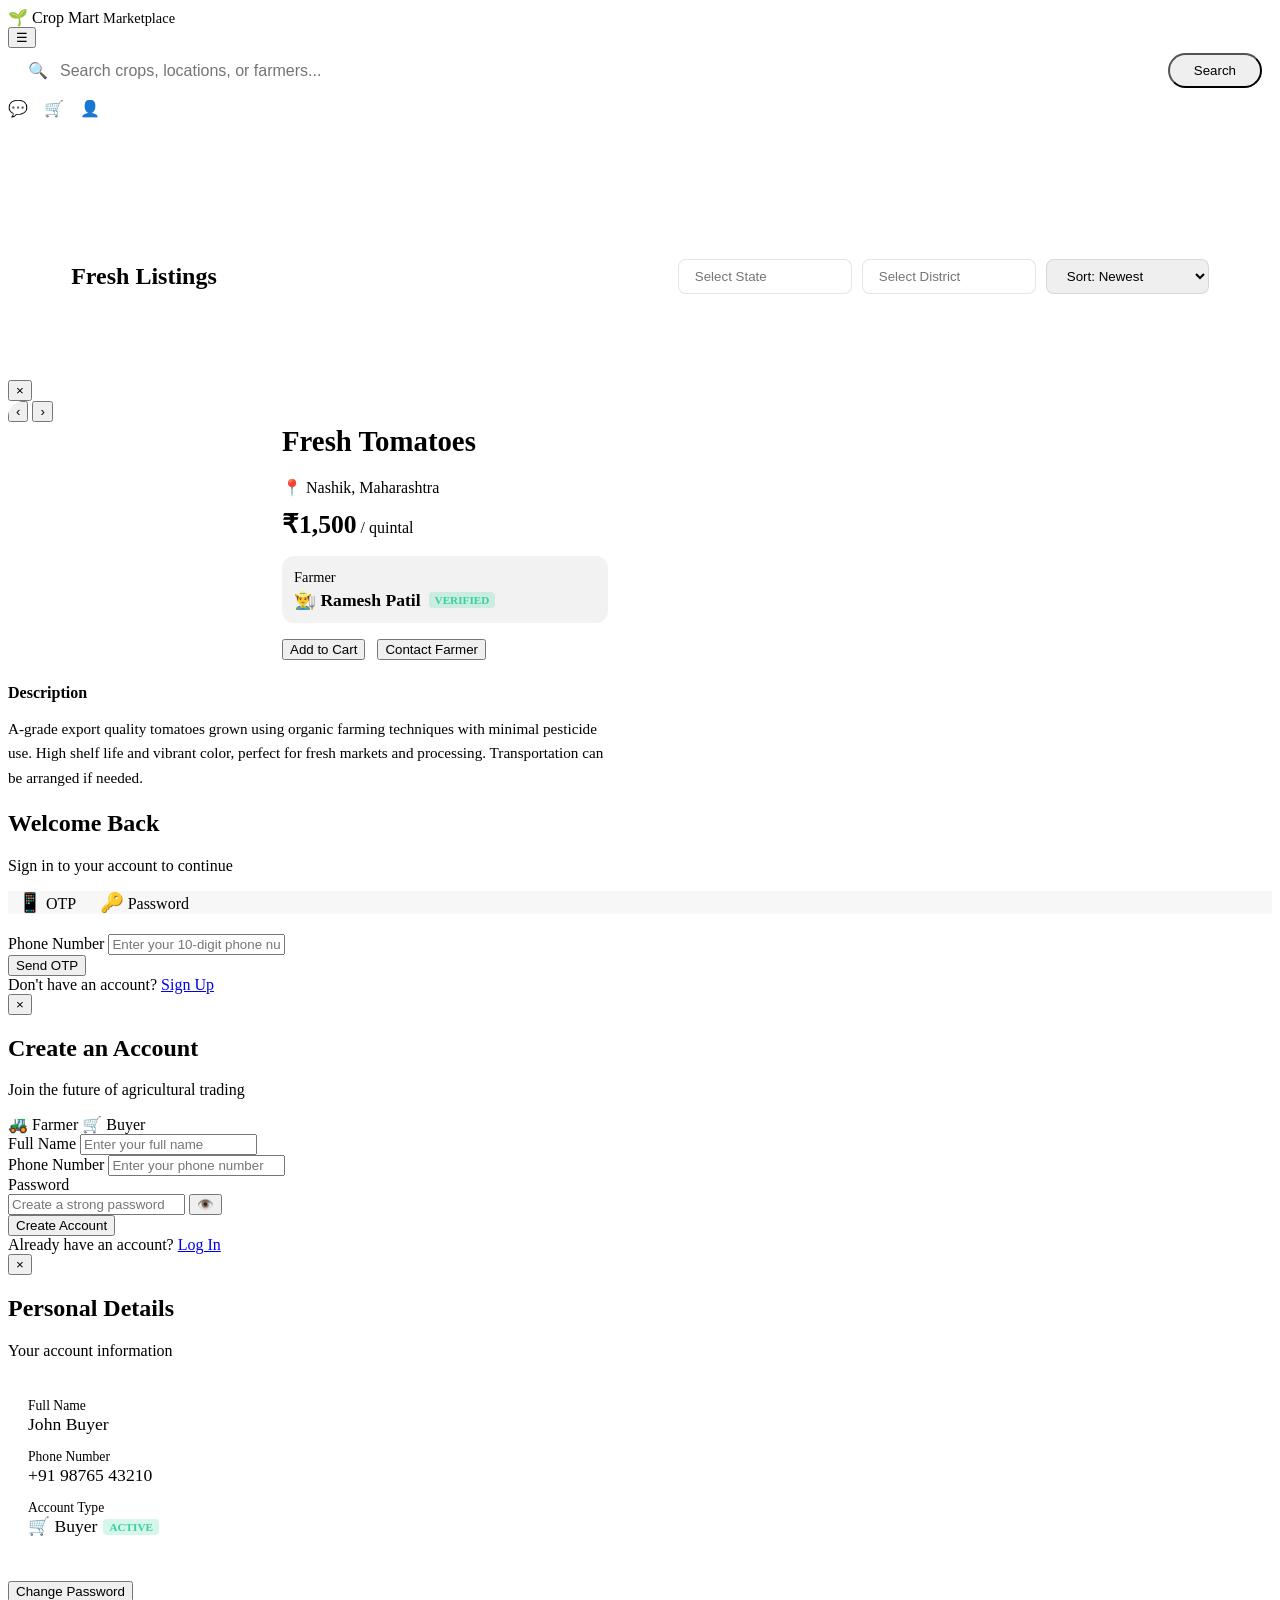
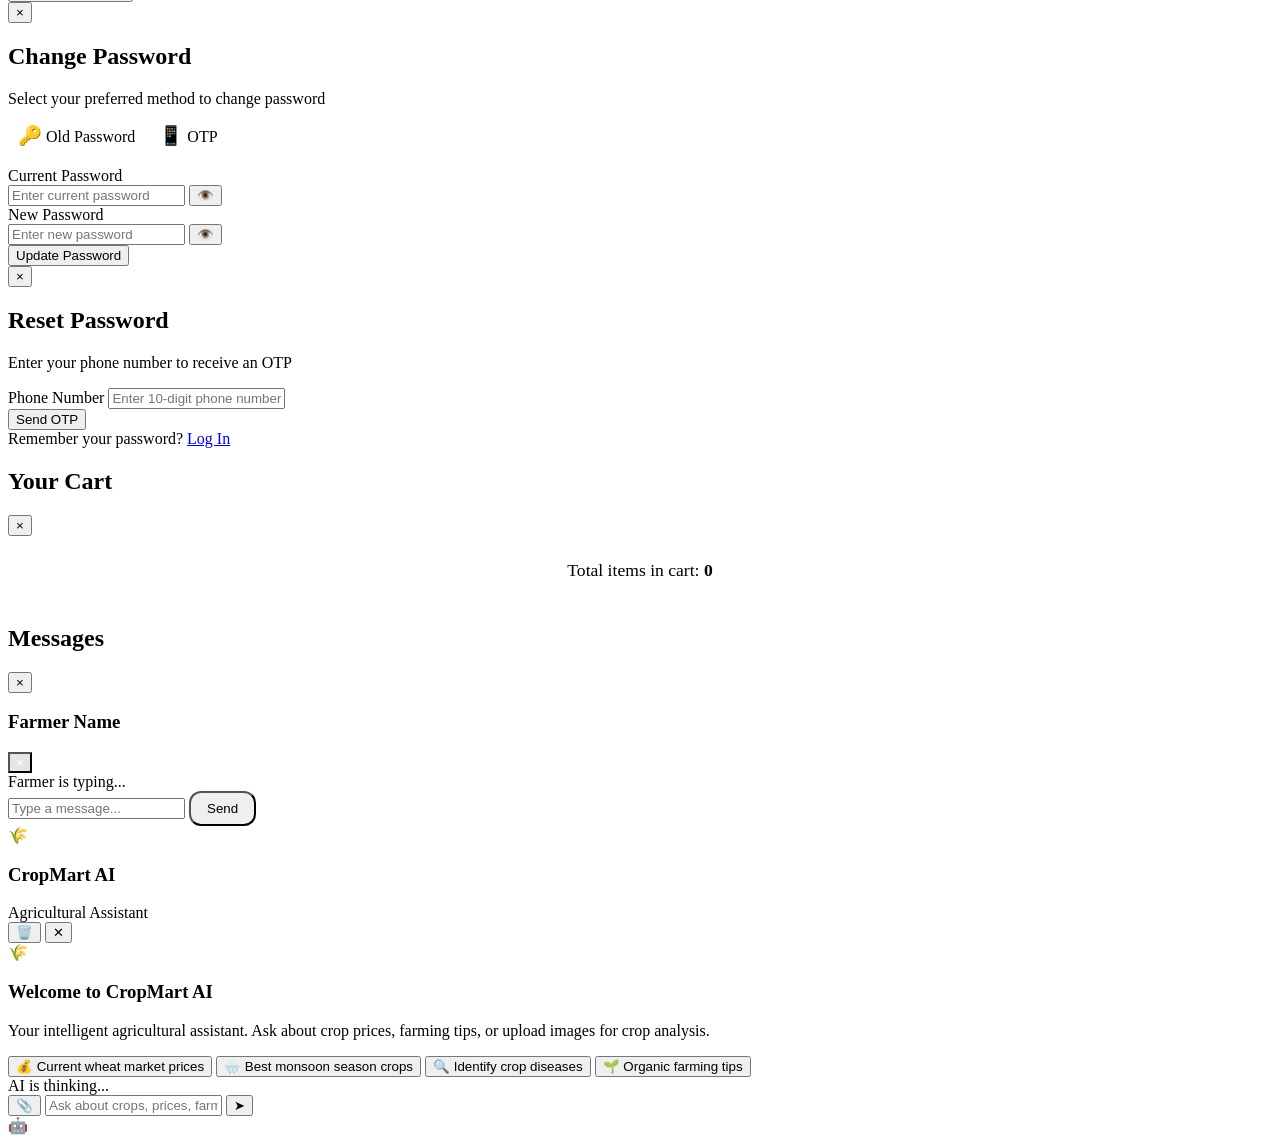
==== commit c6a0621b: "Optimize UI for mobile responsive layout" ====
--- a/src/main/resources/static/buyer-dashboard.html
+++ b/src/main/resources/static/buyer-dashboard.html
@@ -14,6 +14,7 @@
             <span class="logo-icon">🌱</span>
             <span class="logo-text">Crop Mart <small style="font-weight: 400; font-size: 0.9rem; color: var(--primary);">Marketplace</small></span>
         </div>
+        <button class="hamburger-btn" onclick="toggleMobileMenu('buyer-nav')">☰</button>
         <div class="search-bar glass" style="flex: 0.6; display: flex; align-items: center; padding: 5px 10px 5px 20px; border-radius: 50px;">
             <span style="margin-right: 10px; color: var(--text-muted);">🔍</span>
             <input type="text" id="buyer-search-input" placeholder="Search crops, locations, or farmers..." style="background: transparent; border: none; color: var(--text-main); font-size: 1rem; width: 100%; outline: none;" oninput="handleBuyerSearch()">
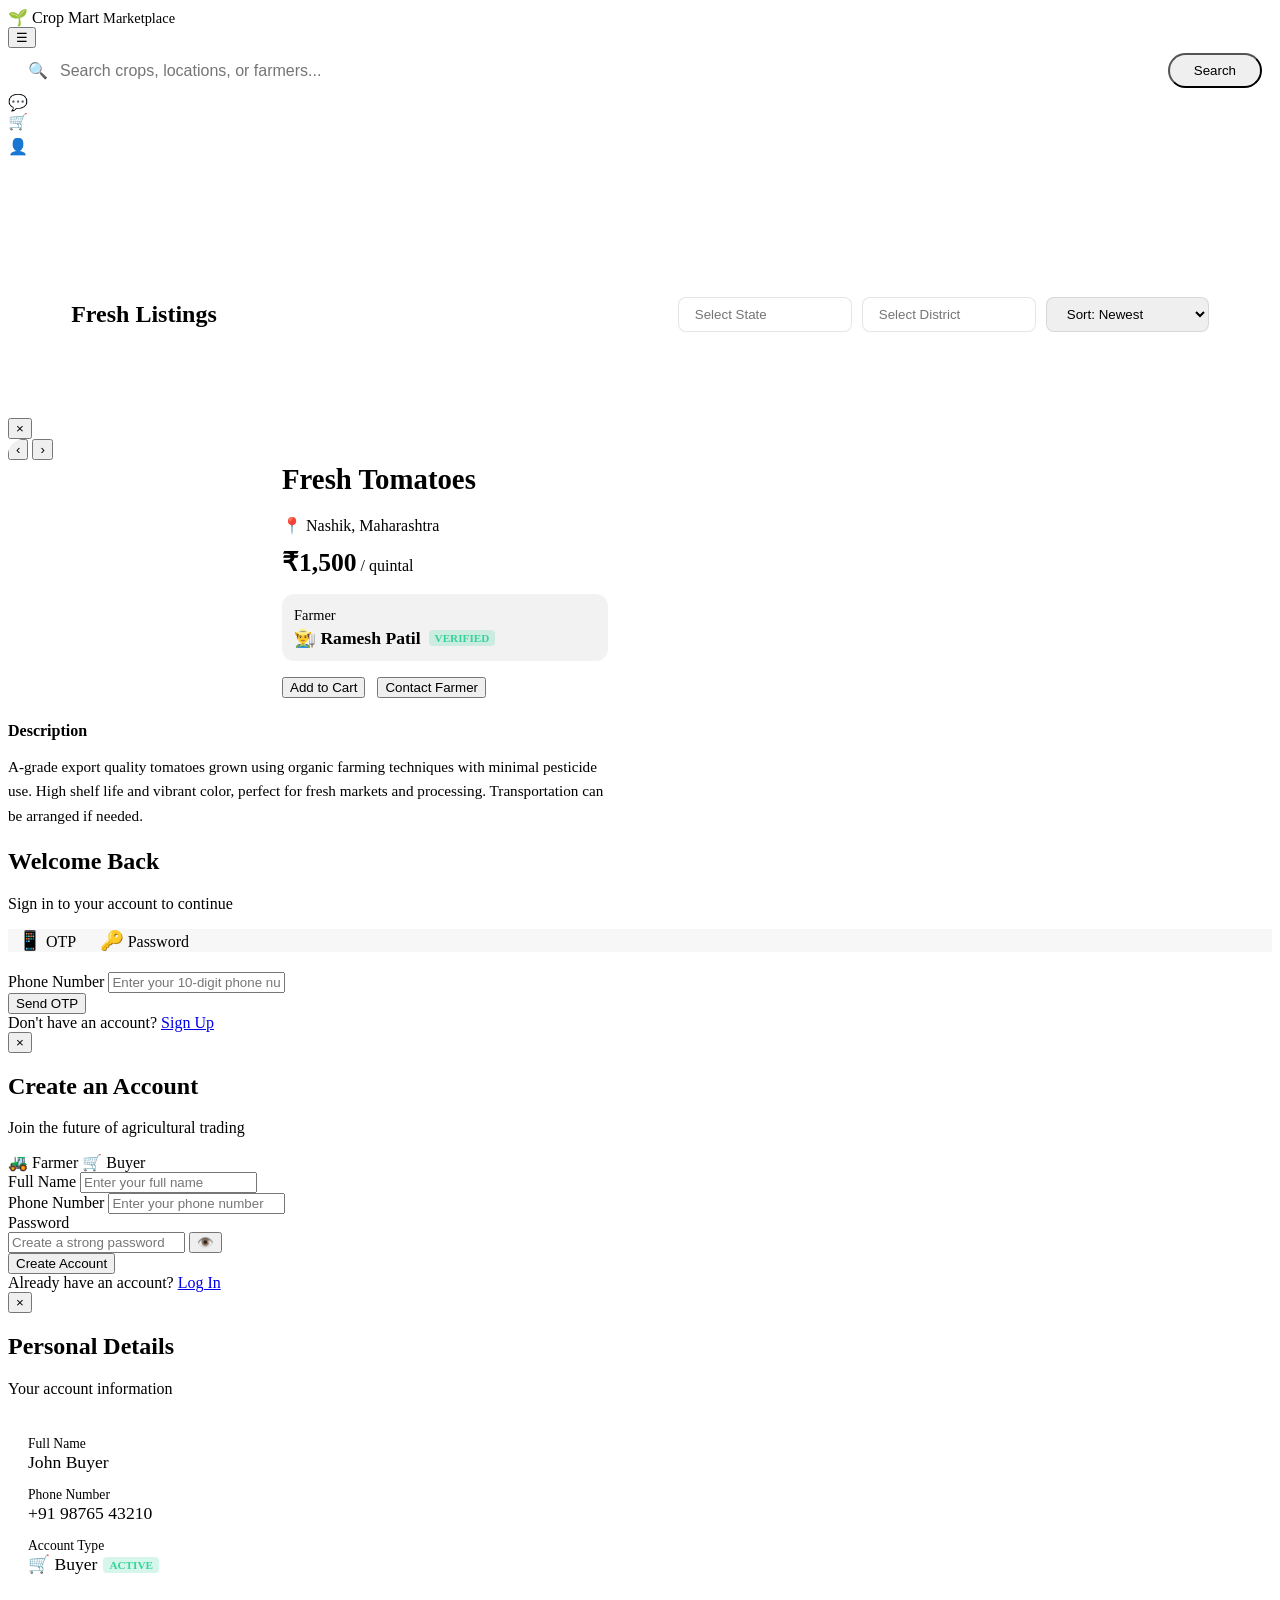
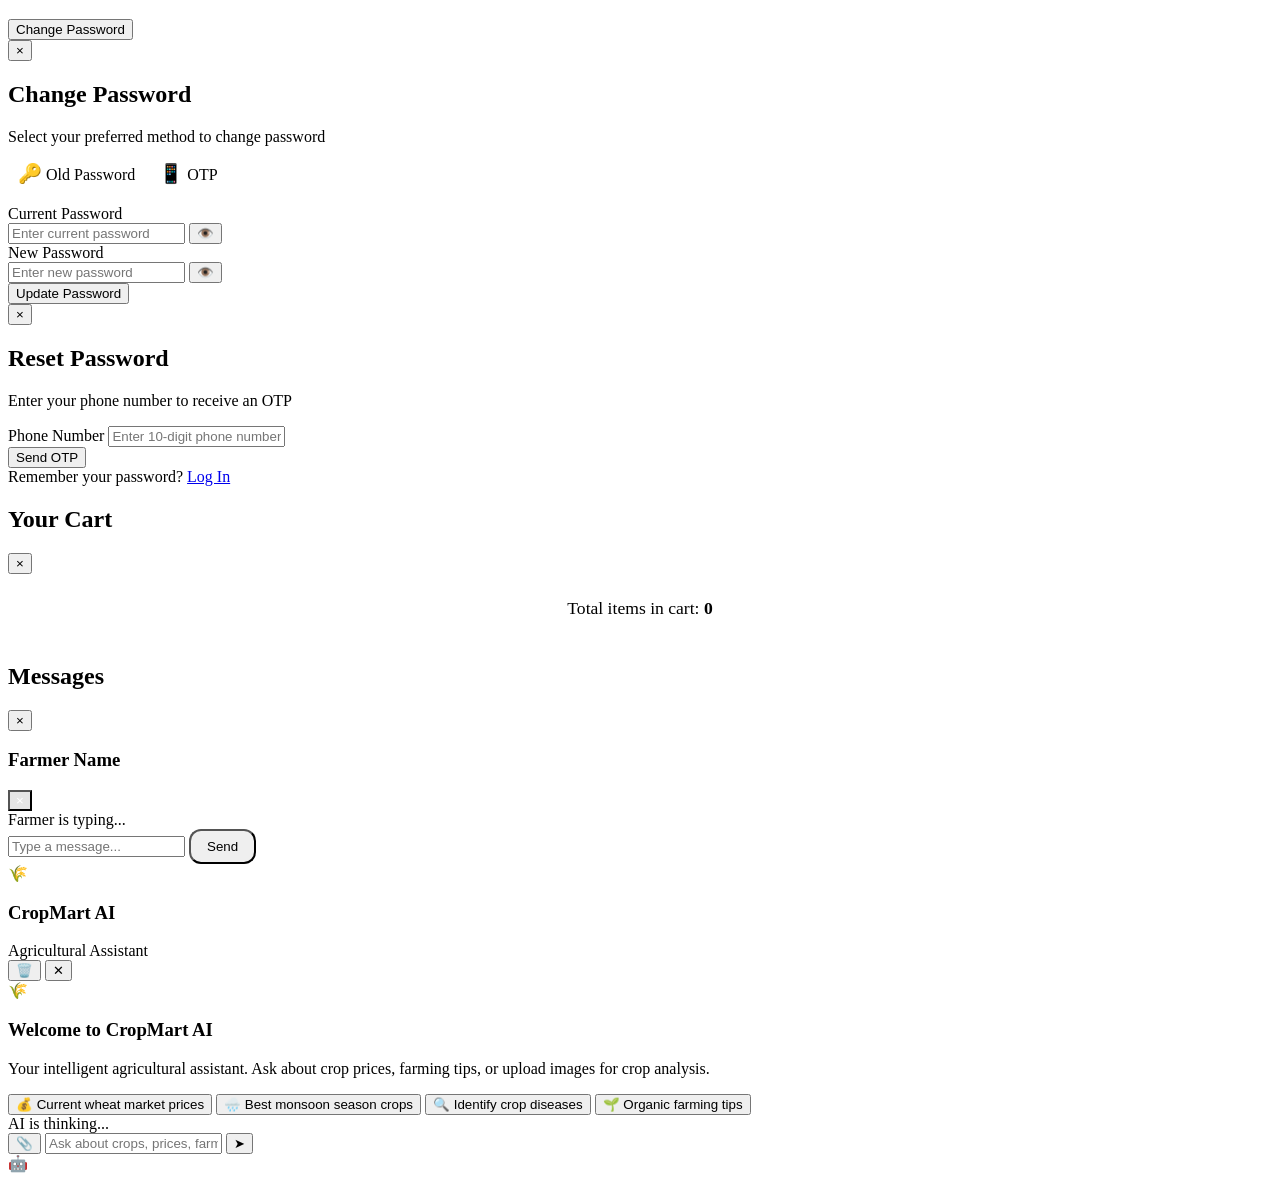
==== commit a1b1a257: "Fix nav-actions stacking and visibility issue on mobile dashboard" ====
--- a/src/main/resources/static/buyer-dashboard.html
+++ b/src/main/resources/static/buyer-dashboard.html
@@ -20,7 +20,7 @@
             <input type="text" id="buyer-search-input" placeholder="Search crops, locations, or farmers..." style="background: transparent; border: none; color: var(--text-main); font-size: 1rem; width: 100%; outline: none;" oninput="handleBuyerSearch()">
             <button id="btn-buyer-search" class="btn btn-primary" style="padding: 8px 24px; border-radius: 40px; margin-left: 10px;" onclick="handleBuyerSearch()">Search</button>
         </div>
-        <div class="nav-actions" style="display: flex; gap: 16px; align-items: center;">
+        <div class="nav-actions" style="align-items: center;">
             <!-- Messages Icon -->
             <div class="icon-btn" style="position: relative;" onclick="toggleChatSidebar()">
                 💬
@@ -46,7 +46,7 @@
     </nav>
 
     <main class="dashboard-content" style="padding: 120px 5% 40px;">
-        <div style="display: flex; justify-content: space-between; align-items: center; margin-bottom: 30px;">
+        <div class="dashboard-header" style="display: flex; justify-content: space-between; align-items: center; margin-bottom: 30px;">
             <h2>Fresh Listings</h2>
             <div class="filters" style="display: flex; gap: 10px;">
                 <input type="text" id="buyer-state-filter" list="state-list" class="glass" oninput="populateDistricts(this.value, 'buyer-district-list', 'buyer-district-filter'); handleBuyerSearch()" placeholder="Select State" style="padding: 8px 16px; border-radius: 8px; color: var(--text-main); border: 1px solid hsla(0,0%,0%,0.1); outline: none; width: 140px;">
